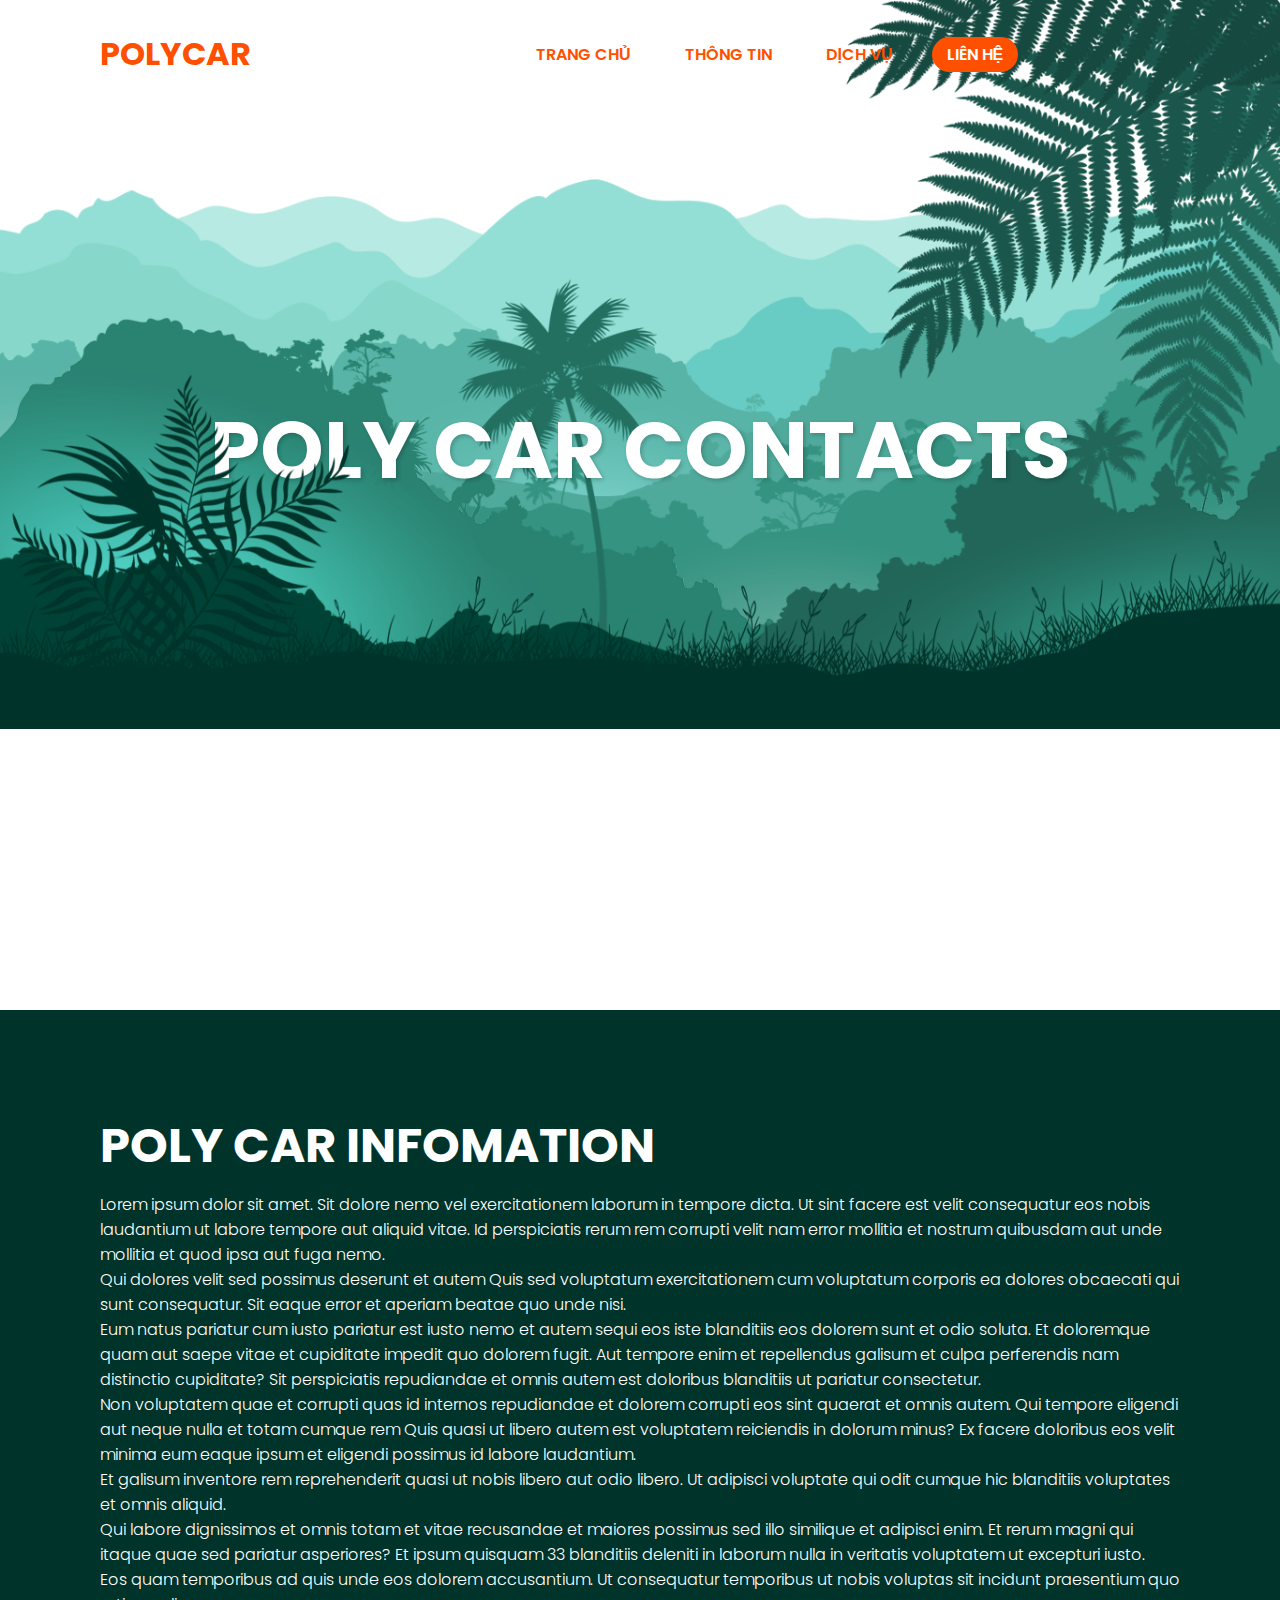
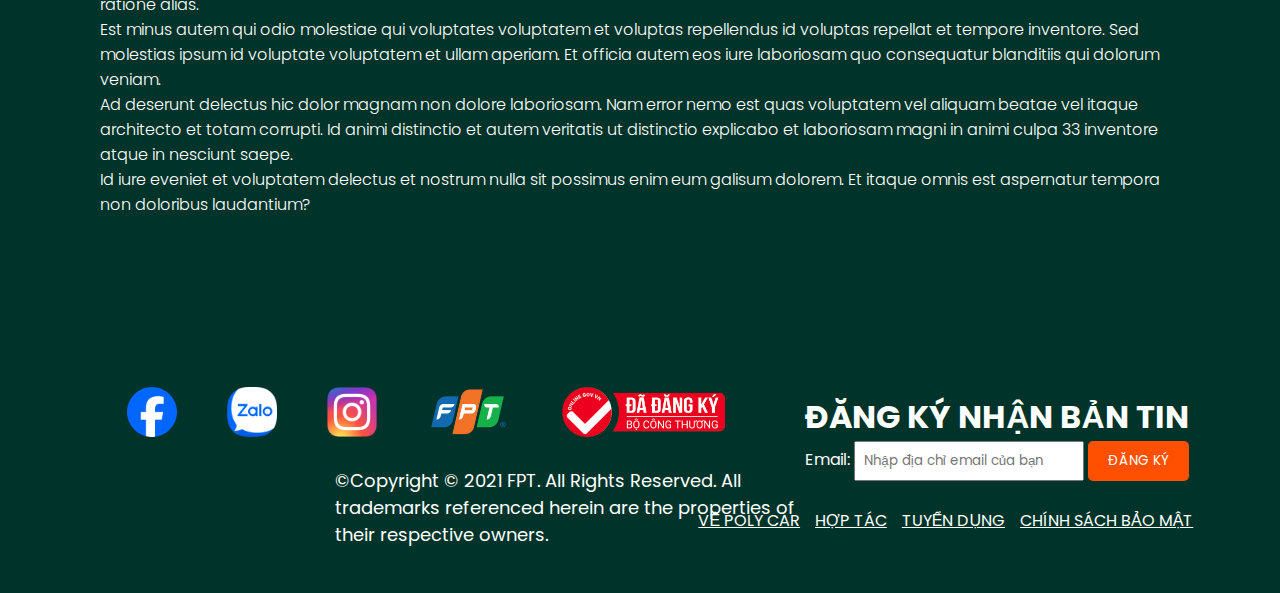
==== contact.html @ 70e96bdf "MAIN" ====
<!DOCTYPE html>
<html lang="en">

<head>
    <meta charset="UTF-8">
    <meta http-equiv="X-UA-Compatible" content="IE=edge">
    <meta name="viewport" content="width=device-width, initial-scale=1.0">
    <title>POLYCAR WEBSITE | NHÓM 6</title>
    <link rel="stylesheet" href="style.css">
    <link rel="icon" href="logo.png" type="image/x-icon">
</head>

<body>
    
    <header>
        <h2 class="logo">POLYCAR</h2>
        <nav class="navigation">
            <a href="#" onclick="redirectToTrangChu()">TRANG CHỦ</a>
            <a href="#" onclick="openPopup()">THÔNG TIN</a>
            <a href="#" onclick="redirectToDichVu()">DỊCH VỤ</a>
            <a href="#" class="active" >LIÊN HỆ</a>
        </nav>
    </header>

    <section class="parallax">
        <img src="hill1.png" id="hill1">
        <img src="hill2.png" id="hill2">
        <img src="hill3.png" id="hill3">
        <img src="hill4.png" id="hill4">
        <img src="hill5.png" id="hill5">
        <img src="tree.png" id="tree">
        <h2 id="text">POLY CAR CONTACTS</h2>
        <img src="leaf.png" id="leaf">
        <img src="plant.png" id="plant">
    </section>

    <section class="sec">
        <h2>POLY CAR INFOMATION</h2>
        <p>
        Lorem ipsum dolor sit amet. Sit dolore nemo vel exercitationem laborum in tempore dicta. Ut sint facere est velit consequatur eos nobis laudantium ut labore tempore aut aliquid vitae. Id perspiciatis rerum rem corrupti velit nam error mollitia et nostrum quibusdam aut unde mollitia et quod ipsa aut fuga nemo. </p><p>Qui dolores velit sed possimus deserunt et autem Quis sed voluptatum exercitationem cum voluptatum corporis ea dolores obcaecati qui sunt consequatur. Sit eaque error et aperiam beatae quo unde nisi. </p><p>Eum natus pariatur cum iusto pariatur est iusto nemo et autem sequi eos iste blanditiis eos dolorem sunt et odio soluta. Et doloremque quam aut saepe vitae et cupiditate impedit quo dolorem fugit. Aut tempore enim et repellendus galisum et culpa perferendis nam distinctio cupiditate? Sit perspiciatis repudiandae et omnis autem est doloribus blanditiis ut pariatur consectetur. </p><p>Non voluptatem quae et corrupti quas id internos repudiandae et dolorem corrupti eos sint quaerat et omnis autem. Qui tempore eligendi aut neque nulla et totam cumque rem Quis quasi ut libero autem est voluptatem reiciendis in dolorum minus? Ex facere doloribus eos velit minima eum eaque ipsum et eligendi possimus id labore laudantium. </p><p>Et galisum inventore rem reprehenderit quasi ut nobis libero aut odio libero. Ut adipisci voluptate qui odit cumque hic blanditiis voluptates et omnis aliquid. </p><p>Qui labore dignissimos et omnis totam et vitae recusandae et maiores possimus sed illo similique et adipisci enim. Et rerum magni qui itaque quae sed pariatur asperiores? Et ipsum quisquam 33 blanditiis deleniti in laborum nulla in veritatis voluptatem ut excepturi iusto. </p><p>Eos quam temporibus ad quis unde eos dolorem accusantium. Ut consequatur temporibus ut nobis voluptas sit incidunt praesentium quo ratione alias. </p><p>Est minus autem qui odio molestiae qui voluptates voluptatem et voluptas repellendus id voluptas repellat et tempore inventore. Sed molestias ipsum id voluptate voluptatem et ullam aperiam. Et officia autem eos iure laboriosam quo consequatur blanditiis qui dolorum veniam. </p><p>Ad deserunt delectus hic dolor magnam non dolore laboriosam. Nam error nemo est quas voluptatem vel aliquam beatae vel itaque architecto et totam corrupti. Id animi distinctio et autem veritatis ut distinctio explicabo et laboriosam magni in animi culpa 33 inventore atque in nesciunt saepe. </p><p>Id iure eveniet et voluptatem delectus et nostrum nulla sit possimus enim eum galisum dolorem. Et itaque omnis est aspernatur tempora non doloribus laudantium?<br><br>
        </p>
    </section>

    <footer>
        <div class="footer-left">
          <div class="logo-container">
            <a href="https://www.facebook.com/dangkh0a2004"><img src="image/facebook.png" alt="Logo 1"></a>
            <a href="https://www.facebook.com/dangkh0a2004"><img src="image/zalo.png" alt="Logo 2"></a>
            <a href="https://zalo.me/pc"><img src="image/instagram.webp" alt="Logo 3"></a>
            <a href="https://caodang.fpt.edu.vn/"><img src="image/icon_fpt.png" alt="Logo 4"></a>
            <a href="https://caodang.fpt.edu.vn/"><img src="image/logo_bct.png" alt="Logo 4"></a>
            <div class="software-logo">
              <p>©Copyright © 2021 FPT. All Rights Reserved.
                All trademarks referenced herein are the properties of their respective owners.</p>
            </div>
          </div>
        </div>
        <div class="footer-right">
          <div class="email-container">
            <h1 style="margin-top: -200px;">ĐĂNG KÝ NHẬN BẢN TIN</h1>
            <label for="email">Email:</label>
            <input type="email" id="email" placeholder="Nhập địa chỉ email của bạn">
            <button onclick="subscribe()">ĐĂNG KÝ</button>
          </div>
          <div class="text-links">
            <p><a href="info1.html">VỀ POLY CAR</a></p>
            <p><a href="info2.html">HỢP TÁC</a></p>
            <p><a href="info3.html">TUYỂN DỤNG</a></p>
            <p><a href="info3.html">CHÍNH SÁCH BẢO MẬT</a></p>
          </div>
        </div>
      </footer>
      
      <div id="popup" class="popup">
        <p>Lorem ipsum dolor sit amet consectetur adipisicing elit.<br><br>
          Aliquam vel aliquid magni iste harum recusandae, blanditiis voluptatum tenetur repudiandae deserunt expedita ea hic cum temporibus nisi atque eveniet, cupiditate suscipit alias! Deserunt, veniam, eveniet laborum pariatur consequuntur similique libero quidem vero molestiae harum voluptates modi tempore enim at ullam aspernatur molestias.<br><br>
          Nemo delectus quidem mollitia asperiores, rerum atque nesciunt aliquam tempore exercitationem, assumenda dolore tenetur officia aut vero ratione. Ad labore ipsam debitis velit odio voluptatem nulla officiis ducimus fuga eum, consequuntur minus distinctio nisi iste sit, nihil voluptatibus eveniet. Assumenda quidem consequatur voluptatibus amet, mollitia maxime dignissimos,<br><br>
          quo recusandae illo placeat nesciunt eligendi dicta incidunt totam ad magnam cumque ipsum sint aperiam animi cum, eaque in tempore! Aut, doloribus!</p>
        <button onclick="closePopup()">CLOSE</button>
    </div>

    <script src="script.js"></script>
</body>

</html>
---- style.css ----
@import url('https://fonts.googleapis.com/css2?family=Poppins:wght@300;400;500;600;700;800;900&display=swap');

* {
    margin: 0;
    padding: 0;
    box-sizing: border-box;
    font-family: 'Poppins', sans-serif;
}
body{
    background: white;
    min-height: 100vh;
    overflow-x: hidden;
}
header{
    position: absolute;
    top: 0;
    left: 0;
    width: 100%;
    padding: 30px 100px;
    display: flex;
    justify-content: flex-start;
    align-items: center;
    z-index: 100;
}
.logo{
    margin-right: 260px;
    font-size: 2em;
    color: rgb(255, 79, 0);
    pointer-events: none;
}
/*NAVIGATION*/
.navigation a {
    text-decoration: none;
    color: rgb(255, 79, 0); 
    padding: 6px 15px;
    border-radius: 20px;
    margin: 0 10px;
    font-weight: 600;     
}
.navigation a:hover,
.navigation a.active {
    background: rgb(255, 79, 0);
    color: white;
}
/*POP-UP*/
.popup {
  display: none;
  position: fixed;
  top: 50%;
  left: 50%;
  transform: translate(-50%, -50%);
  padding: 20px;
  background-color: #003329;
  border: 1px solid #ccc;
  z-index: 1000;
  color: white;
  border-radius: 15px;
}
.popup button {
  float: right;
}
/*PARALLAX*/
.parallax{
    position: relative;
    display: flex;
    justify-content: center;
    align-items: center;
    height: 100vh;
}
#text {
    position: absolute;
    font-size: 5em;
    color: #fff;
    text-shadow: 2px 2px 4px rgba(0, 0, 0, .2);
}
.parallax img {
    position: absolute;
    top: 0;
    left: 0;
    width: 100%;
    pointer-events: none;
}
.sec{
    margin-top: 110px;
    position: relative;
    background: #003329;
    padding: 100px;
}
.sec h2 {
    font-size: 3em;
    color: #fff;
    margin-bottom: 10px;
}
.sec p {
    font-size: 1em;
    color: #fff;
    font-weight: 300;

}
/*FOOTER*/
footer {
    background-color: #003329;
    color: white;
    text-align: center;
    padding: 45px;
  }
  .footer-left {
    margin-left: 5%;
    display: flex;
    flex-direction: column;
    align-items: flex-start;
  }
  
  .logo-container {
    margin-left: 2%;
    display: flex;
    gap: 50px;
  }
  
  .logo-container img {
    width: auto; /* Điều chỉnh kích thước của logo theo mong muốn */
    height: 50px;
  }
  .software-logo p {
    font-size: 18px;
    margin-left:-440px;
    margin-top: 80px;
    width: 500px; /* Điều chỉnh kích thước của logo phần mềm theo mong muốn */
    height: auto;
    text-align: left;
  }
  .footer-right {
    display: flex;
    flex-direction: column;
    align-items: flex-end;
  }
  .email-container {
    margin-top: 45px;
    margin-right: 3%;
    text-align: left;
    margin-bottom: -15px;
  }
  
  #email {
    width: 230px; /* Điều chỉnh chiều rộng của ô nhập email theo mong muốn */
    padding: 8px;
  }
  .text-links {
    margin-right: 3.5%;
    margin-top: -70px;
    display: flex;
  }
  .text-links p {
    margin: 0; /* Loại bỏ margin mặc định của các thẻ p */
    margin-left: 15px; /* Khoảng cách giữa các mục thông tin */
  }
  .text-links a {
    color: white;
  
  }
  .text-links a:hover {
    color: rgb(255, 79, 0);
  }
  button {
    padding: 10px 20px;
    background-color: rgb(255, 79, 0);
    color: white;
    border: none;
    border-radius: 5px;
    cursor: pointer;
    transition: transform 0.3s, box-shadow 0.3s;
    margin-right: 10px; /* Thêm margin để tạo khoảng cách giữa các button */
  }
  
  button:hover {
    transform: scale(1.1);
    box-shadow: 0 0 10px rgba(0, 0, 0, 0.3);
  }
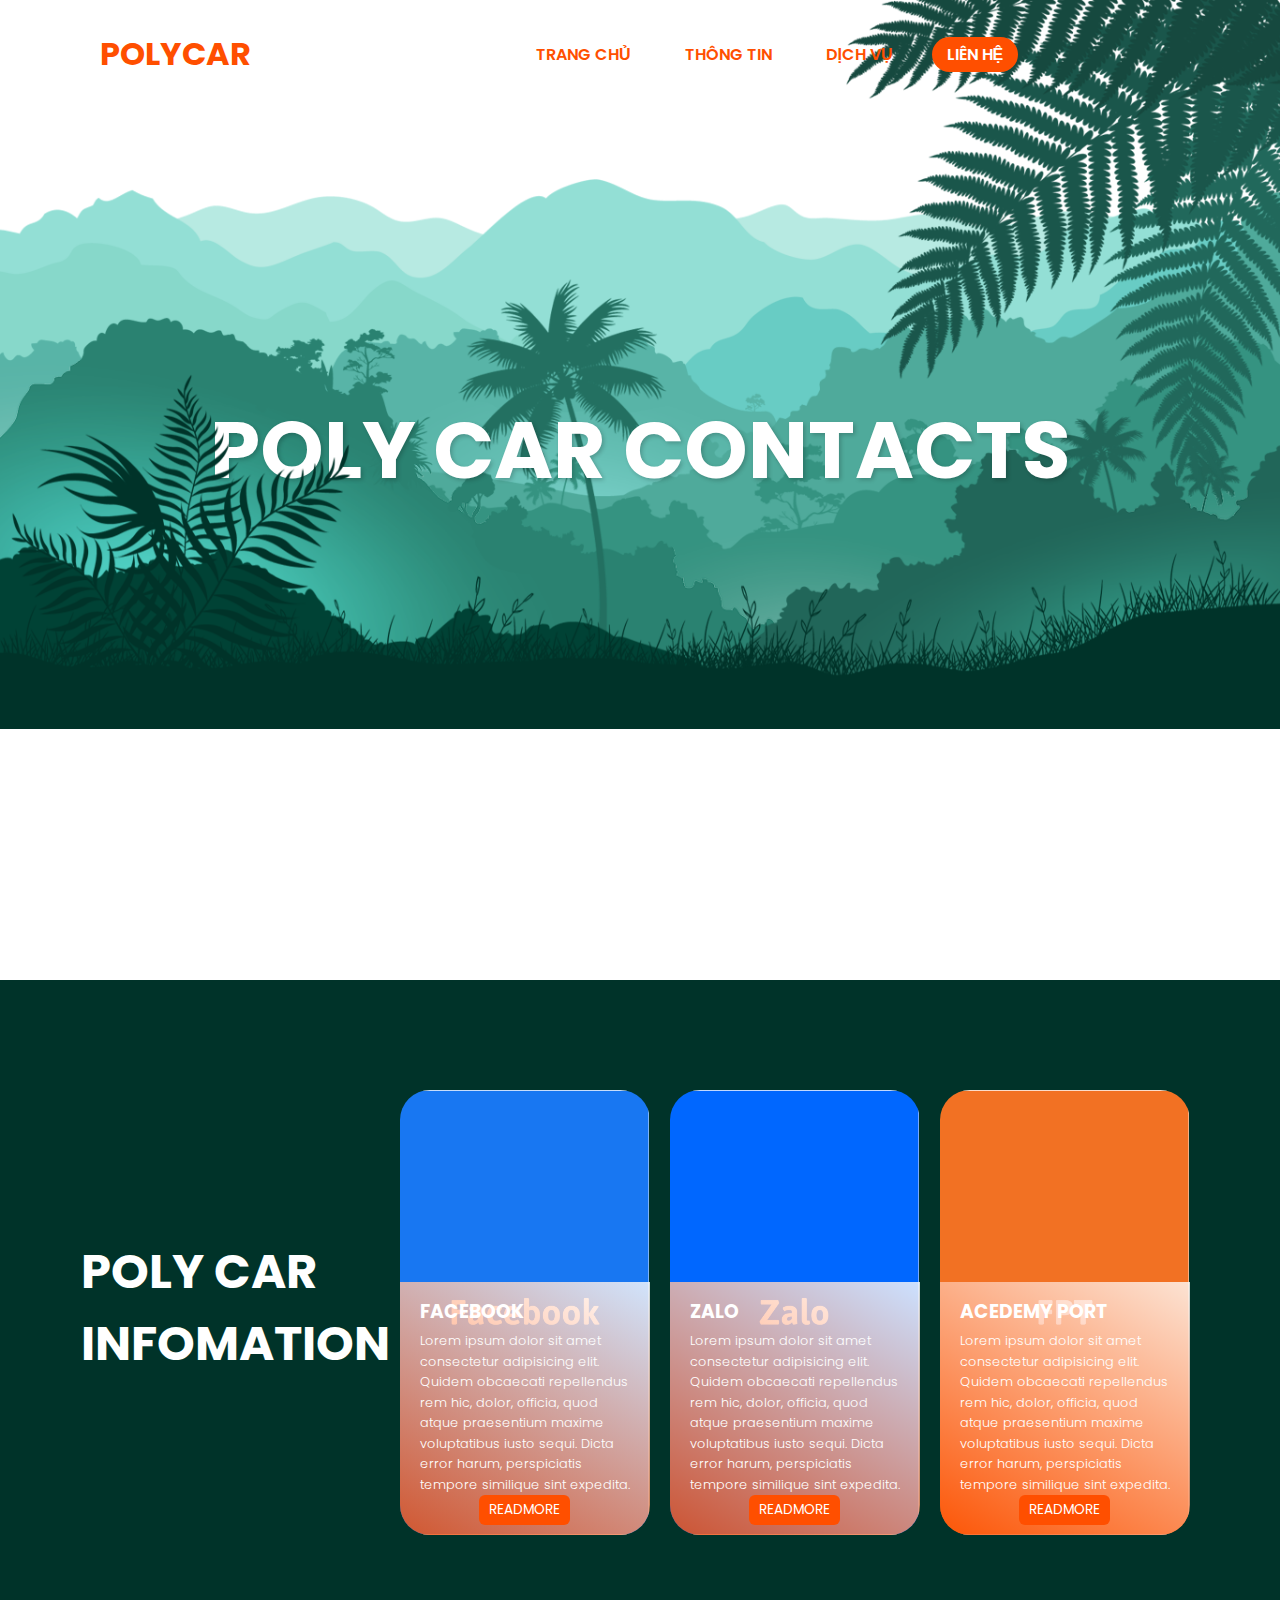
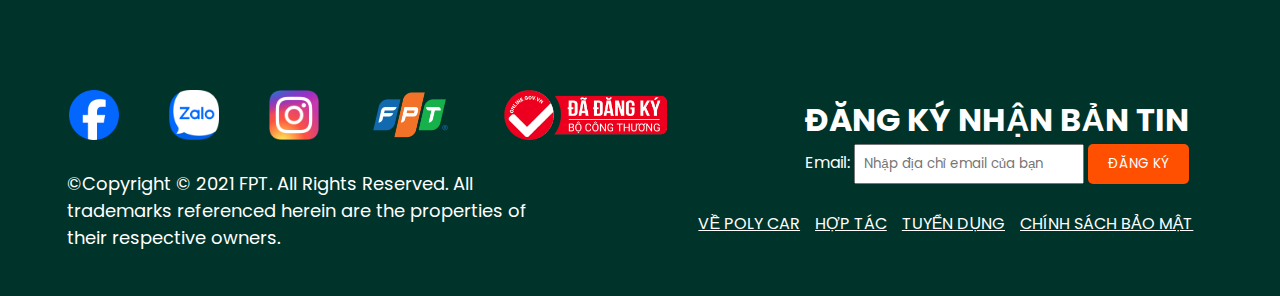
==== commit 33287b50: "khoa" ====
--- a/contact.html
+++ b/contact.html
@@ -1,6 +1,5 @@
 <!DOCTYPE html>
 <html lang="en">
-
 <head>
     <meta charset="UTF-8">
     <meta http-equiv="X-UA-Compatible" content="IE=edge">
@@ -34,11 +33,38 @@
         <img src="plant.png" id="plant">
     </section>
 
-    <section class="sec">
+    <section class="sec_contact">
         <h2>POLY CAR INFOMATION</h2>
-        <p>
-        Lorem ipsum dolor sit amet. Sit dolore nemo vel exercitationem laborum in tempore dicta. Ut sint facere est velit consequatur eos nobis laudantium ut labore tempore aut aliquid vitae. Id perspiciatis rerum rem corrupti velit nam error mollitia et nostrum quibusdam aut unde mollitia et quod ipsa aut fuga nemo. </p><p>Qui dolores velit sed possimus deserunt et autem Quis sed voluptatum exercitationem cum voluptatum corporis ea dolores obcaecati qui sunt consequatur. Sit eaque error et aperiam beatae quo unde nisi. </p><p>Eum natus pariatur cum iusto pariatur est iusto nemo et autem sequi eos iste blanditiis eos dolorem sunt et odio soluta. Et doloremque quam aut saepe vitae et cupiditate impedit quo dolorem fugit. Aut tempore enim et repellendus galisum et culpa perferendis nam distinctio cupiditate? Sit perspiciatis repudiandae et omnis autem est doloribus blanditiis ut pariatur consectetur. </p><p>Non voluptatem quae et corrupti quas id internos repudiandae et dolorem corrupti eos sint quaerat et omnis autem. Qui tempore eligendi aut neque nulla et totam cumque rem Quis quasi ut libero autem est voluptatem reiciendis in dolorum minus? Ex facere doloribus eos velit minima eum eaque ipsum et eligendi possimus id labore laudantium. </p><p>Et galisum inventore rem reprehenderit quasi ut nobis libero aut odio libero. Ut adipisci voluptate qui odit cumque hic blanditiis voluptates et omnis aliquid. </p><p>Qui labore dignissimos et omnis totam et vitae recusandae et maiores possimus sed illo similique et adipisci enim. Et rerum magni qui itaque quae sed pariatur asperiores? Et ipsum quisquam 33 blanditiis deleniti in laborum nulla in veritatis voluptatem ut excepturi iusto. </p><p>Eos quam temporibus ad quis unde eos dolorem accusantium. Ut consequatur temporibus ut nobis voluptas sit incidunt praesentium quo ratione alias. </p><p>Est minus autem qui odio molestiae qui voluptates voluptatem et voluptas repellendus id voluptas repellat et tempore inventore. Sed molestias ipsum id voluptate voluptatem et ullam aperiam. Et officia autem eos iure laboriosam quo consequatur blanditiis qui dolorum veniam. </p><p>Ad deserunt delectus hic dolor magnam non dolore laboriosam. Nam error nemo est quas voluptatem vel aliquam beatae vel itaque architecto et totam corrupti. Id animi distinctio et autem veritatis ut distinctio explicabo et laboriosam magni in animi culpa 33 inventore atque in nesciunt saepe. </p><p>Id iure eveniet et voluptatem delectus et nostrum nulla sit possimus enim eum galisum dolorem. Et itaque omnis est aspernatur tempora non doloribus laudantium?<br><br>
-        </p>
+          <firgue class="card_contact">
+            <div class="image"><img src="slide1.png" alt=""></div>
+            <figcaption>
+              <h3>FACEBOOK</h3>
+              <p>
+                Lorem ipsum dolor sit amet consectetur adipisicing elit. Quidem obcaecati repellendus rem hic, dolor, officia, quod atque praesentium maxime voluptatibus iusto sequi. Dicta error harum, perspiciatis tempore similique sint expedita.
+              </p>           
+            </figcaption>
+            <a href="#">READMORE</a>
+          </firgue>
+          <firgue class="card_contact">
+            <div class="image"><img src="slide2.png" alt=""></div>
+            <figcaption>
+              <h3>ZALO</h3>
+              <p>
+                Lorem ipsum dolor sit amet consectetur adipisicing elit. Quidem obcaecati repellendus rem hic, dolor, officia, quod atque praesentium maxime voluptatibus iusto sequi. Dicta error harum, perspiciatis tempore similique sint expedita.
+              </p>           
+            </figcaption>
+            <a href="#">READMORE</a>
+          </firgue>
+          <firgue class="card_contact">
+            <div class="image"><img src="slide3.png" alt=""></div>
+            <figcaption>
+              <h3>ACEDEMY PORT</h3>
+              <p>
+                Lorem ipsum dolor sit amet consectetur adipisicing elit. Quidem obcaecati repellendus rem hic, dolor, officia, quod atque praesentium maxime voluptatibus iusto sequi. Dicta error harum, perspiciatis tempore similique sint expedita.
+              </p>           
+            </figcaption>
+            <a href="#">READMORE</a>
+          </firgue>
     </section>
 
     <footer>
--- a/style.css
+++ b/style.css
@@ -80,8 +80,9 @@
     width: 100%;
     pointer-events: none;
 }
+/*SEC*/
 .sec{
-    margin-top: 110px;
+    margin-top: 80px;
     position: relative;
     background: #003329;
     padding: 100px;
@@ -97,6 +98,91 @@
     font-weight: 300;
 
 }
+/*SEC CONTACT*/
+.sec_contact{
+  justify-content: center;
+  display: flex;
+  margin-top: 80px;
+  align-items: center;
+  position: relative;
+  background: #003329;
+  padding: 100px;
+}
+.sec_contact h2 {
+  font-size: 3em;
+  color: #fff;
+  margin-bottom: 10px;
+}
+.sec_contact p {
+  font-size: 1em;
+  color: #fff;
+  font-weight: 300;
+
+}
+.card_contact{
+  position: relative;
+  display: flex;
+  justify-content: center;
+  align-items: center;
+  max-width: 310px;
+  min-width: 250px;
+  margin: 10px;
+  overflow: hidden;
+  border-radius: 30px;
+}
+.card_contact img {
+  position: relative;
+  vertical-align: top;
+  max-width: 100%;
+  transition: 0.5s ease;
+}
+.card_contact:hover img {
+  transform: scale(1.5);
+}
+.card_contact figcaption {
+  position: absolute;
+  padding: 15px 20px 40px;
+  bottom: 0;
+  z-index: 1;
+}
+.card_contact figcaption::before {
+  content: '';
+  position: absolute;
+  top: 0;
+  bottom: 0;
+  left: 0;
+  right: 0;
+  background: linear-gradient(30deg, rgb(255, 79, 0), #fff);
+  opacity: 0.8;
+  z-index: -1;
+}
+.card_contact h3 {
+  color: #fff;
+  display: inline-block;
+  margin-bottom: 5px;
+}
+.card_contact p {
+  font-size: 0.8em;
+  line-height: 1.6em;
+}
+.card_contact a {
+
+  position: absolute;
+  bottom: 10px;
+  display: inline-block;
+  font-size: 0.85em;
+  color: #fff;
+  padding: 5px 10px;
+  text-decoration: none;
+  background-color: rgb(255, 79, 0);
+  border-radius: 6px;
+  z-index: 1;
+  transition: 0.5s;
+}
+.card_contact a:hover {
+  background: white;
+}
+
 /*FOOTER*/
 footer {
     background-color: #003329;
@@ -105,7 +191,6 @@
     padding: 45px;
   }
   .footer-left {
-    margin-left: 5%;
     display: flex;
     flex-direction: column;
     align-items: flex-start;
@@ -123,7 +208,7 @@
   }
   .software-logo p {
     font-size: 18px;
-    margin-left:-440px;
+    margin-left:-650px;
     margin-top: 80px;
     width: 500px; /* Điều chỉnh kích thước của logo phần mềm theo mong muốn */
     height: auto;
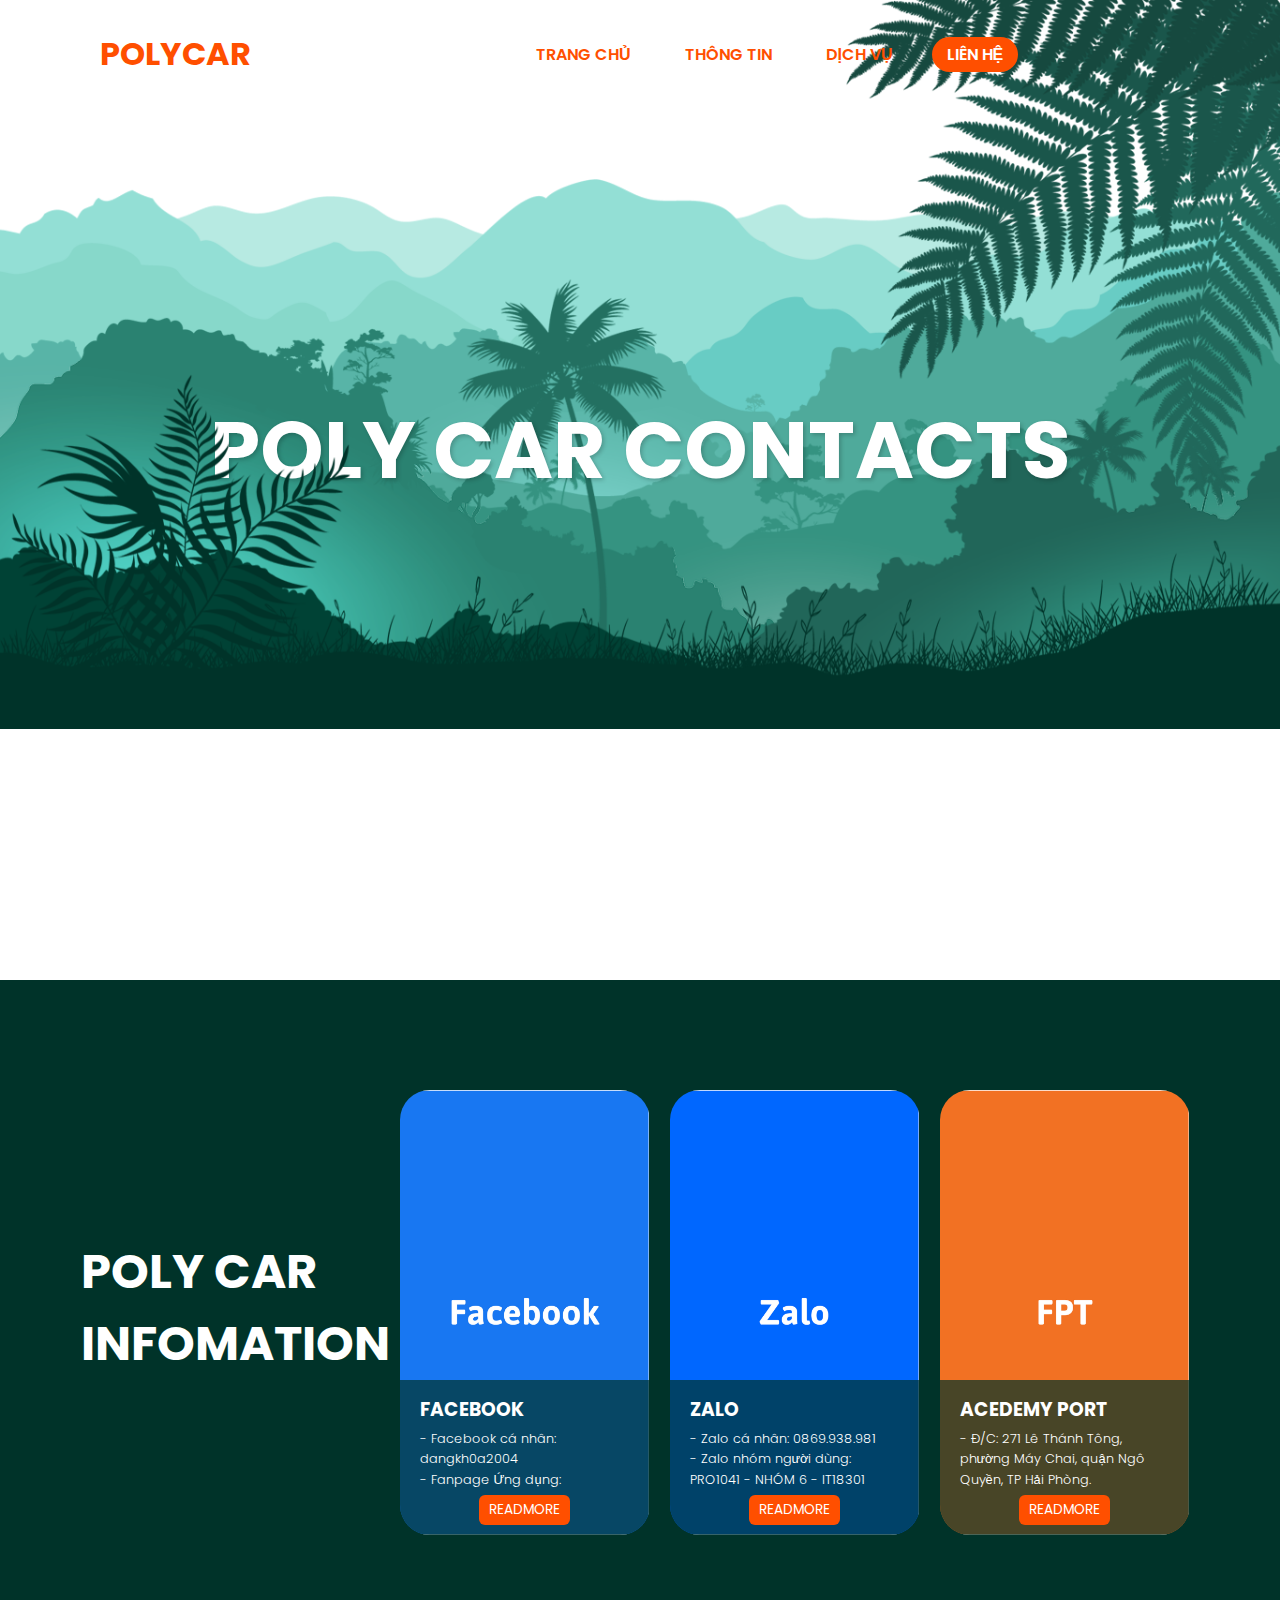
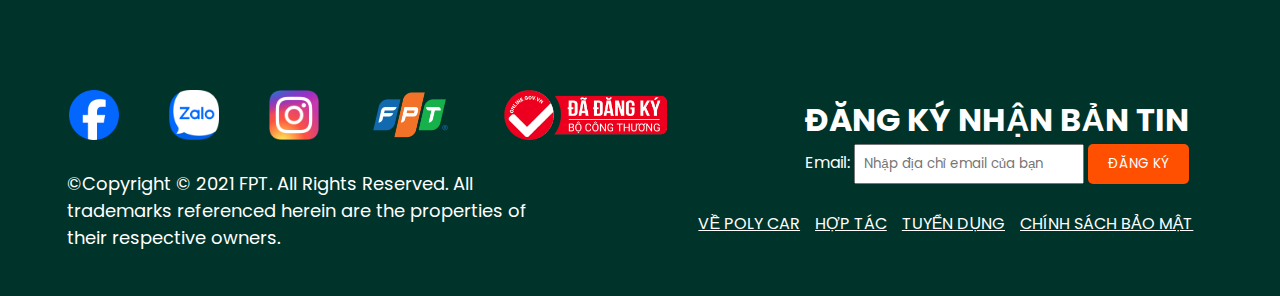
==== commit 4f72f5c5: "khoa" ====
--- a/contact.html
+++ b/contact.html
@@ -40,30 +40,34 @@
             <figcaption>
               <h3>FACEBOOK</h3>
               <p>
-                Lorem ipsum dolor sit amet consectetur adipisicing elit. Quidem obcaecati repellendus rem hic, dolor, officia, quod atque praesentium maxime voluptatibus iusto sequi. Dicta error harum, perspiciatis tempore similique sint expedita.
+                - Facebook cá nhân: dangkh0a2004
+                <br>
+                - Fanpage Ứng dụng: 
               </p>           
             </figcaption>
-            <a href="#">READMORE</a>
+            <a href="https://www.facebook.com/dangkh0a2004">READMORE</a>
           </firgue>
           <firgue class="card_contact">
             <div class="image"><img src="slide2.png" alt=""></div>
             <figcaption>
               <h3>ZALO</h3>
               <p>
-                Lorem ipsum dolor sit amet consectetur adipisicing elit. Quidem obcaecati repellendus rem hic, dolor, officia, quod atque praesentium maxime voluptatibus iusto sequi. Dicta error harum, perspiciatis tempore similique sint expedita.
+                - Zalo cá nhân: 0869.938.981
+                <br>
+                - Zalo nhóm người dùng: PRO1041 - NHÓM 6 - IT18301
               </p>           
             </figcaption>
-            <a href="#">READMORE</a>
+            <a href="https://zaloweb.me/">READMORE</a>
           </firgue>
           <firgue class="card_contact">
             <div class="image"><img src="slide3.png" alt=""></div>
             <figcaption>
               <h3>ACEDEMY PORT</h3>
               <p>
-                Lorem ipsum dolor sit amet consectetur adipisicing elit. Quidem obcaecati repellendus rem hic, dolor, officia, quod atque praesentium maxime voluptatibus iusto sequi. Dicta error harum, perspiciatis tempore similique sint expedita.
+                - Đ/C: 271 Lê Thánh Tông, phường Máy Chai, quận Ngô Quyền, TP Hải Phòng.
               </p>           
             </figcaption>
-            <a href="#">READMORE</a>
+            <a href="https://ap.poly.edu.vn/">READMORE</a>
           </firgue>
     </section>
 
--- a/style.css
+++ b/style.css
@@ -152,8 +152,8 @@
   bottom: 0;
   left: 0;
   right: 0;
-  background: linear-gradient(30deg, rgb(255, 79, 0), #fff);
-  opacity: 0.8;
+  background: #003329;
+  opacity: 0.7;
   z-index: -1;
 }
 .card_contact h3 {
@@ -162,6 +162,7 @@
   margin-bottom: 5px;
 }
 .card_contact p {
+  padding-bottom: 5px;
   font-size: 0.8em;
   line-height: 1.6em;
 }
